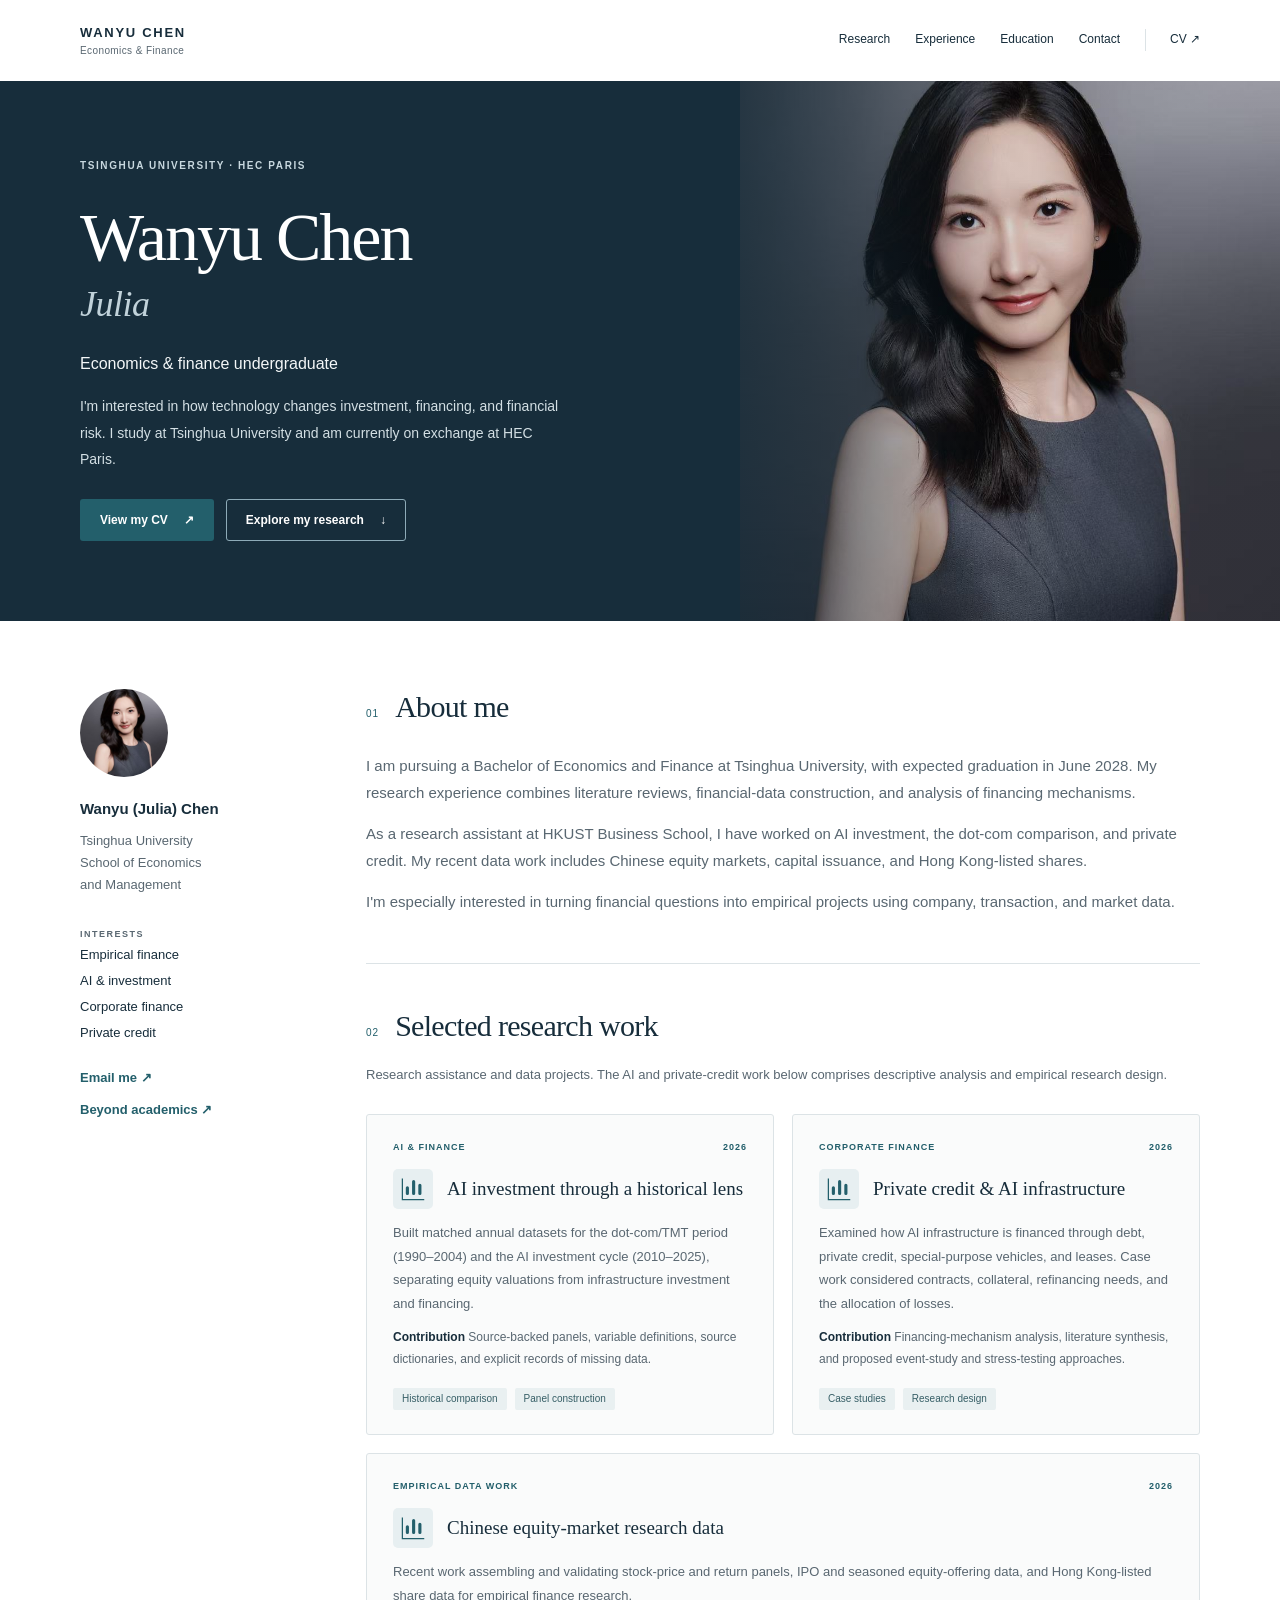
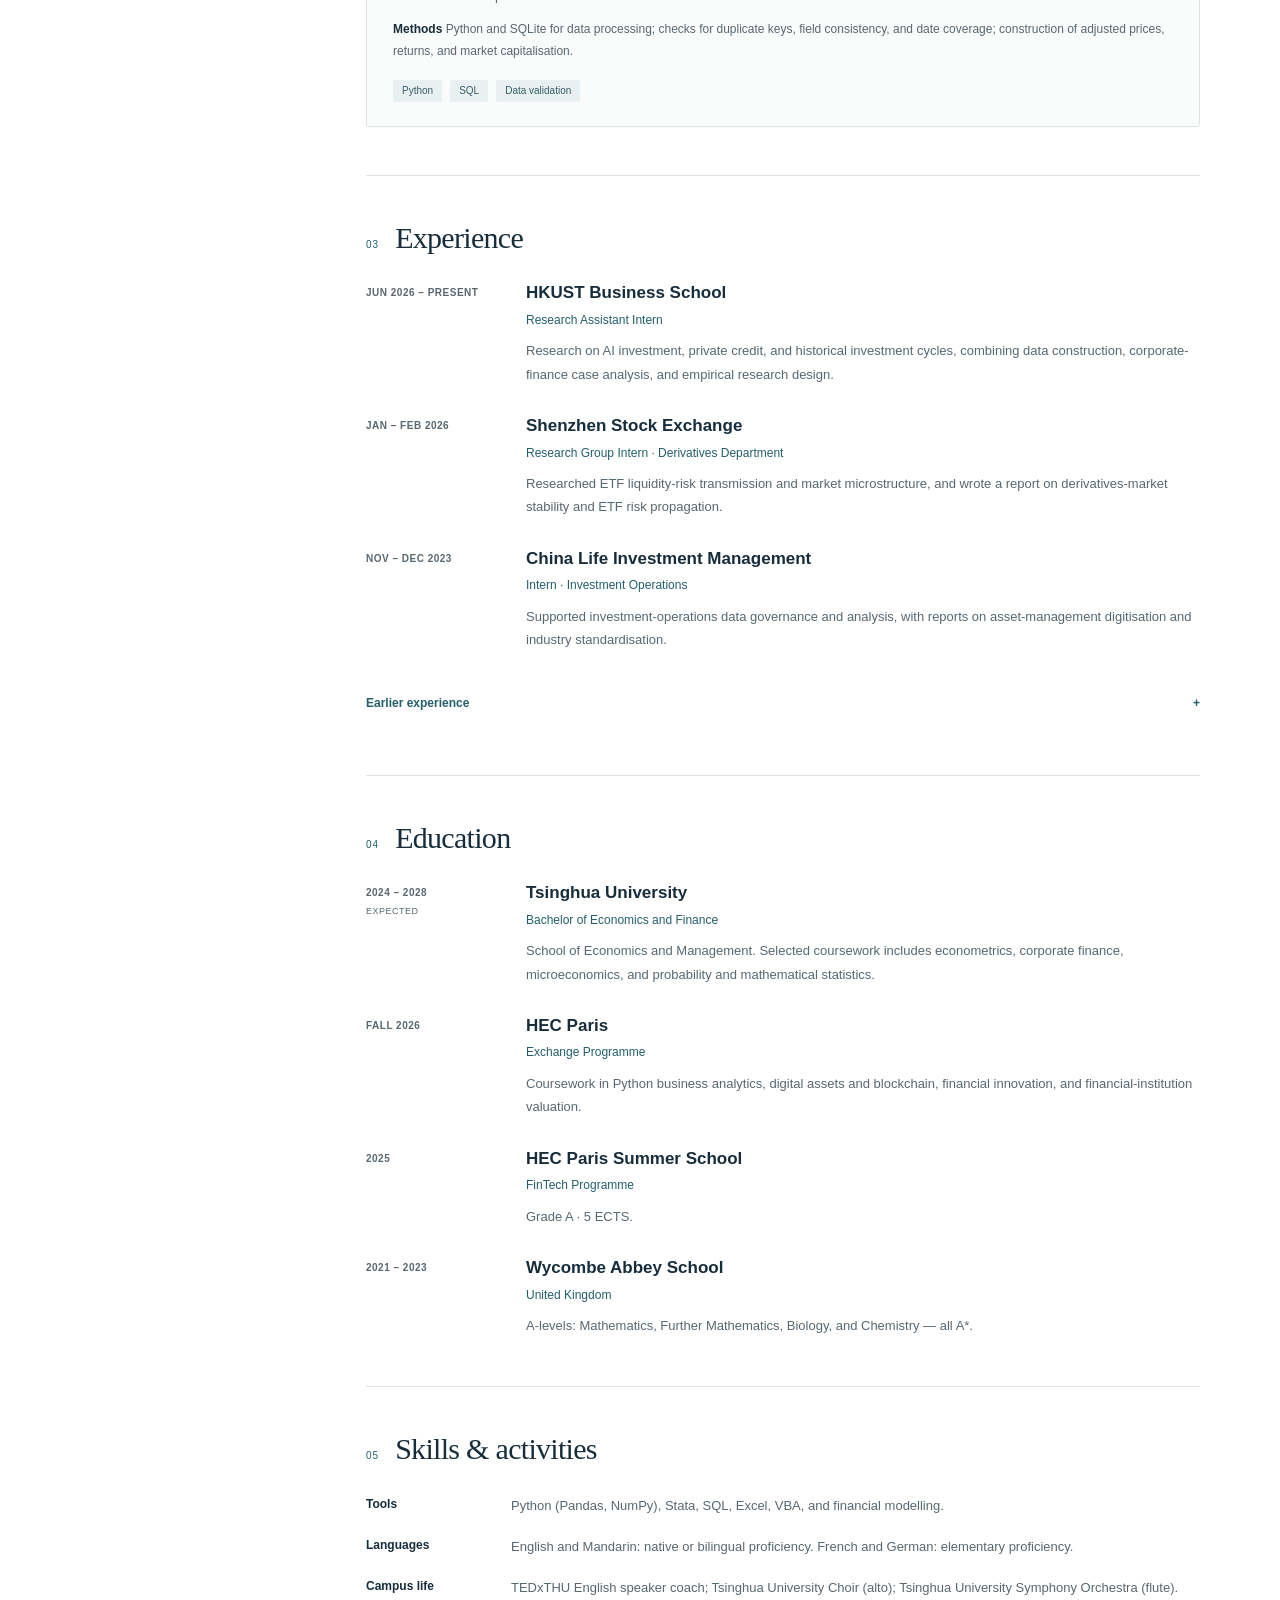
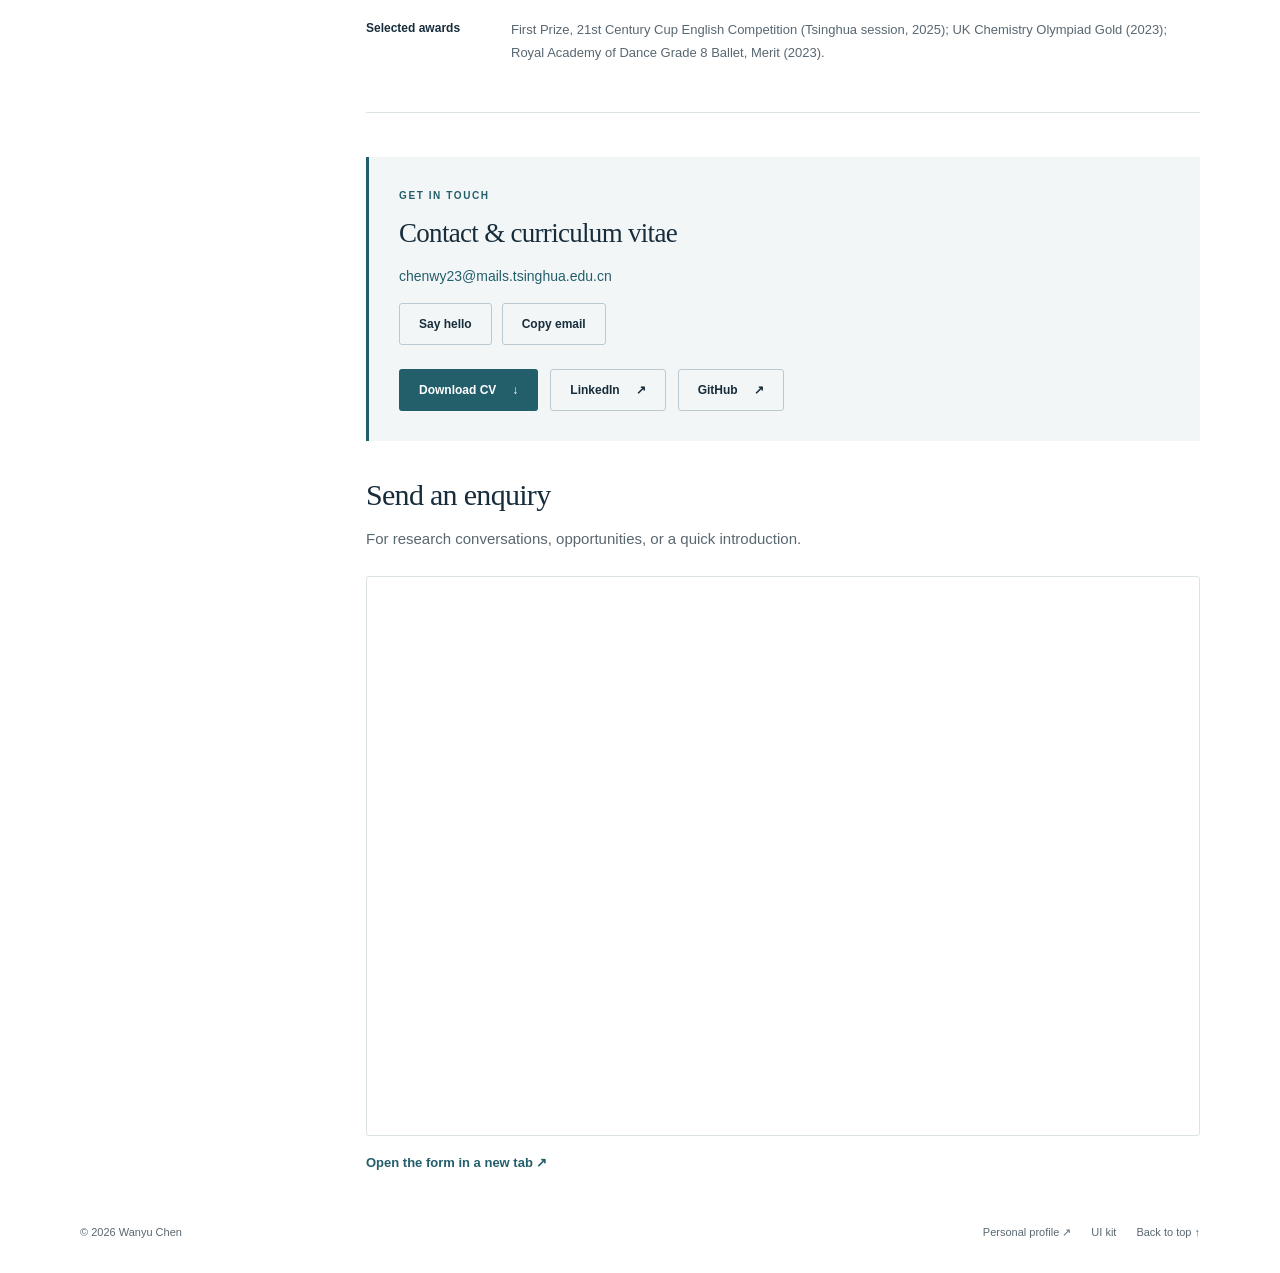
==== academic-profile/index.html @ 31f5f6ff "Add files via upload" ====
<!DOCTYPE html>
<html lang="en">
  <head>
    <meta charset="UTF-8">
    <meta name="viewport" content="width=device-width, initial-scale=1">
    <meta name="description" content="Wanyu (Julia) Chen: economics and finance undergraduate at Tsinghua University, on exchange at HEC Paris. Education, research experience, and CV.">
    <meta name="theme-color" content="#172d3b">
    <title>Wanyu Chen | Economics &amp; Finance</title>
    <link rel="stylesheet" href="css/style.css">
  </head>
  <body>
    <a class="skip-link" href="#main">Skip to content</a>

    <header class="site-header">
      <div class="container header-inner">
        <a class="wordmark" href="#about" aria-label="Wanyu Chen, home">WANYU CHEN<span>Economics &amp; Finance</span></a>
        <nav aria-label="Main navigation">
          <a href="#research">Research</a>
          <a href="#experience">Experience</a>
          <a href="#education">Education</a>
          <a href="#contact">Contact</a>
          <a class="nav-cv" href="documents/wanyu-chen-cv.pdf" target="_blank" rel="noopener">CV <span aria-hidden="true">↗</span></a>
        </nav>
      </div>
    </header>

    <main id="main">
      <!-- Banner: background image + gradient + reusable container and button. -->
      <section class="banner" id="about" aria-labelledby="page-title">
        <div class="container banner-inner">
          <div class="banner-copy">
            <p class="eyebrow">TSINGHUA UNIVERSITY · HEC PARIS</p>
            <h1 id="page-title">Wanyu Chen<span>Julia</span></h1>
            <p class="banner-role">Economics &amp; finance undergraduate</p>
            <p class="banner-bio">I'm interested in how technology changes investment, financing, and financial risk. I study at Tsinghua University and am currently on exchange at HEC Paris.</p>
            <div class="button-group">
              <a class="btn btn-primary" href="documents/wanyu-chen-cv.pdf" target="_blank" rel="noopener">View my CV <span aria-hidden="true">↗</span></a>
              <a class="btn btn-light" href="#research">Explore my research <span aria-hidden="true">↓</span></a>
            </div>
          </div>
        </div>
      </section>

      <div class="container content-layout">
        <!-- A compact academic profile, with a reusable avatar component. -->
        <aside class="profile-sidebar" aria-label="At a glance">
          <img class="avatar" src="images/portrait.jpg" alt="Wanyu Chen" width="88" height="88">
          <p class="sidebar-name">Wanyu (Julia) Chen</p>
          <p class="sidebar-detail">Tsinghua University<br>School of Economics<br>and Management</p>
          <p class="sidebar-label">INTERESTS</p>
          <ul class="plain-list interest-list">
            <li>Empirical finance</li>
            <li>AI &amp; investment</li>
            <li>Corporate finance</li>
            <li>Private credit</li>
          </ul>
          <a class="text-link sidebar-link" href="mailto:chenwy23@mails.tsinghua.edu.cn">Email me <span aria-hidden="true">↗</span></a>
          <a class="text-link sidebar-link" href="../index.html">Beyond academics <span aria-hidden="true">↗</span></a>
        </aside>

        <div class="main-column">
          <section class="section introduction" aria-labelledby="intro-title">
            <div class="section-heading"><span class="section-number">01</span><h2 id="intro-title">About me</h2></div>
            <p>I am pursuing a Bachelor of Economics and Finance at Tsinghua University, with expected graduation in June 2028. My research experience combines literature reviews, financial-data construction, and analysis of financing mechanisms.</p>
            <p>As a research assistant at HKUST Business School, I have worked on AI investment, the dot-com comparison, and private credit. My recent data work includes Chinese equity markets, capital issuance, and Hong Kong-listed shares.</p>
            <p>I'm especially interested in turning financial questions into empirical projects using company, transaction, and market data.</p>
          </section>

          <section class="section" id="research" aria-labelledby="research-title">
            <div class="section-heading"><span class="section-number">02</span><h2 id="research-title">Selected research work</h2></div>
            <p class="section-intro">Research assistance and data projects. The AI and private-credit work below comprises descriptive analysis and empirical research design.</p>
            <div class="project-list">
              <article class="project-card">
                <div class="project-meta"><span>AI &amp; FINANCE</span><span>2026</span></div>
                <div class="project-card-heading"><img src="images/data-icon.svg" alt="" width="40" height="40"><h3>AI investment through a historical lens</h3></div>
                <p>Built matched annual datasets for the dot-com/TMT period (1990–2004) and the AI investment cycle (2010–2025), separating equity valuations from infrastructure investment and financing.</p>
                <p class="project-method"><strong>Contribution</strong> Source-backed panels, variable definitions, source dictionaries, and explicit records of missing data.</p>
                <ul class="tags" aria-label="Methods"><li>Historical comparison</li><li>Panel construction</li></ul>
              </article>
              <article class="project-card">
                <div class="project-meta"><span>CORPORATE FINANCE</span><span>2026</span></div>
                <div class="project-card-heading"><img src="images/data-icon.svg" alt="" width="40" height="40"><h3>Private credit &amp; AI infrastructure</h3></div>
                <p>Examined how AI infrastructure is financed through debt, private credit, special-purpose vehicles, and leases. Case work considered contracts, collateral, refinancing needs, and the allocation of losses.</p>
                <p class="project-method"><strong>Contribution</strong> Financing-mechanism analysis, literature synthesis, and proposed event-study and stress-testing approaches.</p>
                <ul class="tags" aria-label="Methods"><li>Case studies</li><li>Research design</li></ul>
              </article>
              <article class="project-card project-card-wide">
                <div class="project-meta"><span>EMPIRICAL DATA WORK</span><span>2026</span></div>
                <div class="project-card-heading"><img src="images/data-icon.svg" alt="" width="40" height="40"><h3>Chinese equity-market research data</h3></div>
                <p>Recent work assembling and validating stock-price and return panels, IPO and seasoned equity-offering data, and Hong Kong-listed share data for empirical finance research.</p>
                <p class="project-method"><strong>Methods</strong> Python and SQLite for data processing; checks for duplicate keys, field consistency, and date coverage; construction of adjusted prices, returns, and market capitalisation.</p>
                <ul class="tags" aria-label="Methods"><li>Python</li><li>SQL</li><li>Data validation</li></ul>
              </article>
            </div>
          </section>

          <section class="section" id="experience" aria-labelledby="experience-title">
            <div class="section-heading"><span class="section-number">03</span><h2 id="experience-title">Experience</h2></div>
            <article class="entry">
              <p class="entry-date">JUN 2026 – PRESENT</p>
              <div><h3>HKUST Business School</h3><p class="entry-role">Research Assistant Intern</p><p>Research on AI investment, private credit, and historical investment cycles, combining data construction, corporate-finance case analysis, and empirical research design.</p></div>
            </article>
            <article class="entry">
              <p class="entry-date">JAN – FEB 2026</p>
              <div><h3>Shenzhen Stock Exchange</h3><p class="entry-role">Research Group Intern · Derivatives Department</p><p>Researched ETF liquidity-risk transmission and market microstructure, and wrote a report on derivatives-market stability and ETF risk propagation.</p></div>
            </article>
            <article class="entry">
              <p class="entry-date">NOV – DEC 2023</p>
              <div><h3>China Life Investment Management</h3><p class="entry-role">Intern · Investment Operations</p><p>Supported investment-operations data governance and analysis, with reports on asset-management digitisation and industry standardisation.</p></div>
            </article>
            <details class="earlier-experience">
              <summary>Earlier experience <span aria-hidden="true">+</span></summary>
              <article class="entry"><p class="entry-date">JUL – AUG 2022</p><div><h3>University of Manchester &amp; University of Durham</h3><p class="entry-role">Laboratory Summer Intern</p><p>Collected and analysed experimental data in biomedicine and chemistry, using Excel and statistical software.</p></div></article>
              <article class="entry"><p class="entry-date">JUL – AUG 2021</p><div><h3>Bank of China · London Branch</h3><p class="entry-role">Research Department Summer Intern</p><p>Assisted with data collection and processing, and produced seasonal ESG research reports.</p></div></article>
            </details>
          </section>

          <section class="section" id="education" aria-labelledby="education-title">
            <div class="section-heading"><span class="section-number">04</span><h2 id="education-title">Education</h2></div>
            <article class="entry"><p class="entry-date">2024 – 2028<br><span>EXPECTED</span></p><div><h3>Tsinghua University</h3><p class="entry-role">Bachelor of Economics and Finance</p><p>School of Economics and Management. Selected coursework includes econometrics, corporate finance, microeconomics, and probability and mathematical statistics.</p></div></article>
            <article class="entry"><p class="entry-date">FALL 2026</p><div><h3>HEC Paris</h3><p class="entry-role">Exchange Programme</p><p>Coursework in Python business analytics, digital assets and blockchain, financial innovation, and financial-institution valuation.</p></div></article>
            <article class="entry"><p class="entry-date">2025</p><div><h3>HEC Paris Summer School</h3><p class="entry-role">FinTech Programme</p><p>Grade A · 5 ECTS.</p></div></article>
            <article class="entry"><p class="entry-date">2021 – 2023</p><div><h3>Wycombe Abbey School</h3><p class="entry-role">United Kingdom</p><p>A-levels: Mathematics, Further Mathematics, Biology, and Chemistry — all A*.</p></div></article>
          </section>

          <section class="section" aria-labelledby="skills-title">
            <div class="section-heading"><span class="section-number">05</span><h2 id="skills-title">Skills &amp; activities</h2></div>
            <dl class="skills-list">
              <div><dt>Tools</dt><dd>Python (Pandas, NumPy), Stata, SQL, Excel, VBA, and financial modelling.</dd></div>
              <div><dt>Languages</dt><dd>English and Mandarin: native or bilingual proficiency. French and German: elementary proficiency.</dd></div>
              <div><dt>Campus life</dt><dd>TEDxTHU English speaker coach; Tsinghua University Choir (alto); Tsinghua University Symphony Orchestra (flute).</dd></div>
              <div><dt>Selected awards</dt><dd>First Prize, 21st Century Cup English Competition (Tsinghua session, 2025); UK Chemistry Olympiad Gold (2023); Royal Academy of Dance Grade 8 Ballet, Merit (2023).</dd></div>
            </dl>
          </section>

          <section class="contact-panel" id="contact" aria-labelledby="contact-title">
            <p class="eyebrow">GET IN TOUCH</p>
            <h2 id="contact-title" aria-live="polite">Contact &amp; curriculum vitae</h2>
            <a class="contact-email email" href="mailto:chenwy23@mails.tsinghua.edu.cn">chenwy23@mails.tsinghua.edu.cn</a>
            <div class="button-group contact-tools">
              <button class="btn btn-secondary hello-button" type="button" aria-pressed="false" hidden>Say hello</button>
              <button class="btn btn-secondary copy-email" type="button" hidden>Copy email</button>
            </div>
            <p class="copy-status" role="status"></p>
            <div class="button-group">
              <a class="btn btn-primary" href="documents/wanyu-chen-cv.pdf" download="Wanyu-Chen-CV.pdf">Download CV <span aria-hidden="true">↓</span></a>
              <a class="btn btn-secondary" href="https://www.linkedin.com/in/wanyu-chen-858012271" target="_blank" rel="noopener noreferrer">LinkedIn <span aria-hidden="true">↗</span></a>
              <a class="btn btn-secondary" href="https://github.com/juliawychen-sudo" target="_blank" rel="noopener noreferrer">GitHub <span aria-hidden="true">↗</span></a>
            </div>
          </section>
          <!-- Shown only when a real Typeform share URL is set in form-config.js. -->
          <section class="typeform-panel" id="enquiry-form" aria-labelledby="enquiry-title" hidden>
            <h2 id="enquiry-title">Send an enquiry</h2>
            <p>For research conversations, opportunities, or a quick introduction.</p>
            <div id="typeform-embed"></div>
            <a class="text-link typeform-direct" target="_blank" rel="noopener noreferrer">Open the form in a new tab ↗</a>
          </section>
        </div>
      </div>
    </main>

    <footer class="site-footer container">
      <p>© 2026 Wanyu Chen</p>
      <div><a href="../index.html">Personal profile <span aria-hidden="true">↗</span></a><a href="ui-kit.html">UI kit</a><a href="#about">Back to top ↑</a></div>
    </footer>
    <script src="form-config.js"></script>
    <script src="behavior.js"></script>
  </body>
</html>
---- academic-profile/css/style.css ----
/* One stylesheet in HTML; component files are imported here. */
@import url("components/container.css");
@import url("components/avatar.css");
@import url("components/button.css");
@import url("components/banner.css");
@import url("components/navigation.css");
@import url("components/section.css");
@import url("components/card.css");
@import url("components/footer.css");

:root {
  --ink: #172d3b;
  --muted: #596771;
  --accent: #235f6b;
  --paper: #ffffff;
  --soft: #f3f6f7;
  --line: #dce3e6;
}

* { box-sizing: border-box; }
[hidden] { display: none !important; }
html { scroll-behavior: smooth; scroll-padding-top: 28px; }
body { margin: 0; color: var(--ink); background: var(--paper); font-family: Arial, Helvetica, sans-serif; font-size: 15px; line-height: 1.8; }
h1, h2, h3, p { margin: 0; }
h1, h2, h3 { line-height: 1.2; }
h1, h2 { font-family: Georgia, "Times New Roman", serif; font-weight: 400; }
h2 { font-size: 30px; letter-spacing: -0.7px; }
h3 { font-size: 17px; font-weight: 600; }
a { color: var(--accent); text-decoration: none; text-underline-offset: 4px; }
a:hover { text-decoration: underline; }
a:focus-visible, summary:focus-visible { outline: 3px solid #b47431; outline-offset: 5px; }
p + p { margin-top: 14px; }
.eyebrow { font-size: 10px; font-weight: 700; letter-spacing: 1.6px; }
.plain-list { margin: 0; padding: 0; list-style: none; }
.text-link { font-size: 13px; font-weight: 600; }
.skip-link { position: absolute; left: 16px; top: -100px; z-index: 10; padding: 10px 18px; background: white; }
.skip-link:focus { top: 10px; }
.demo-section { padding: 40px 0; border-bottom: 1px solid var(--line); }
.demo-section h2 { margin-bottom: 22px; }
.demo-caption { margin-bottom: 16px; color: var(--muted); }
.demo-avatar { display: flex; gap: 20px; align-items: center; }
.demo-banner { margin-top: 32px; }
.demo-banner .banner-inner { padding: 72px 32px; }
.demo-banner h2 { color: white; font-size: 38px; }
.demo-banner .button-group { margin-top: 22px; }
@media (prefers-reduced-motion: reduce) { html { scroll-behavior: auto; } }
@media (max-width: 600px) { body { font-size: 14px; } h2 { font-size: 27px; } }
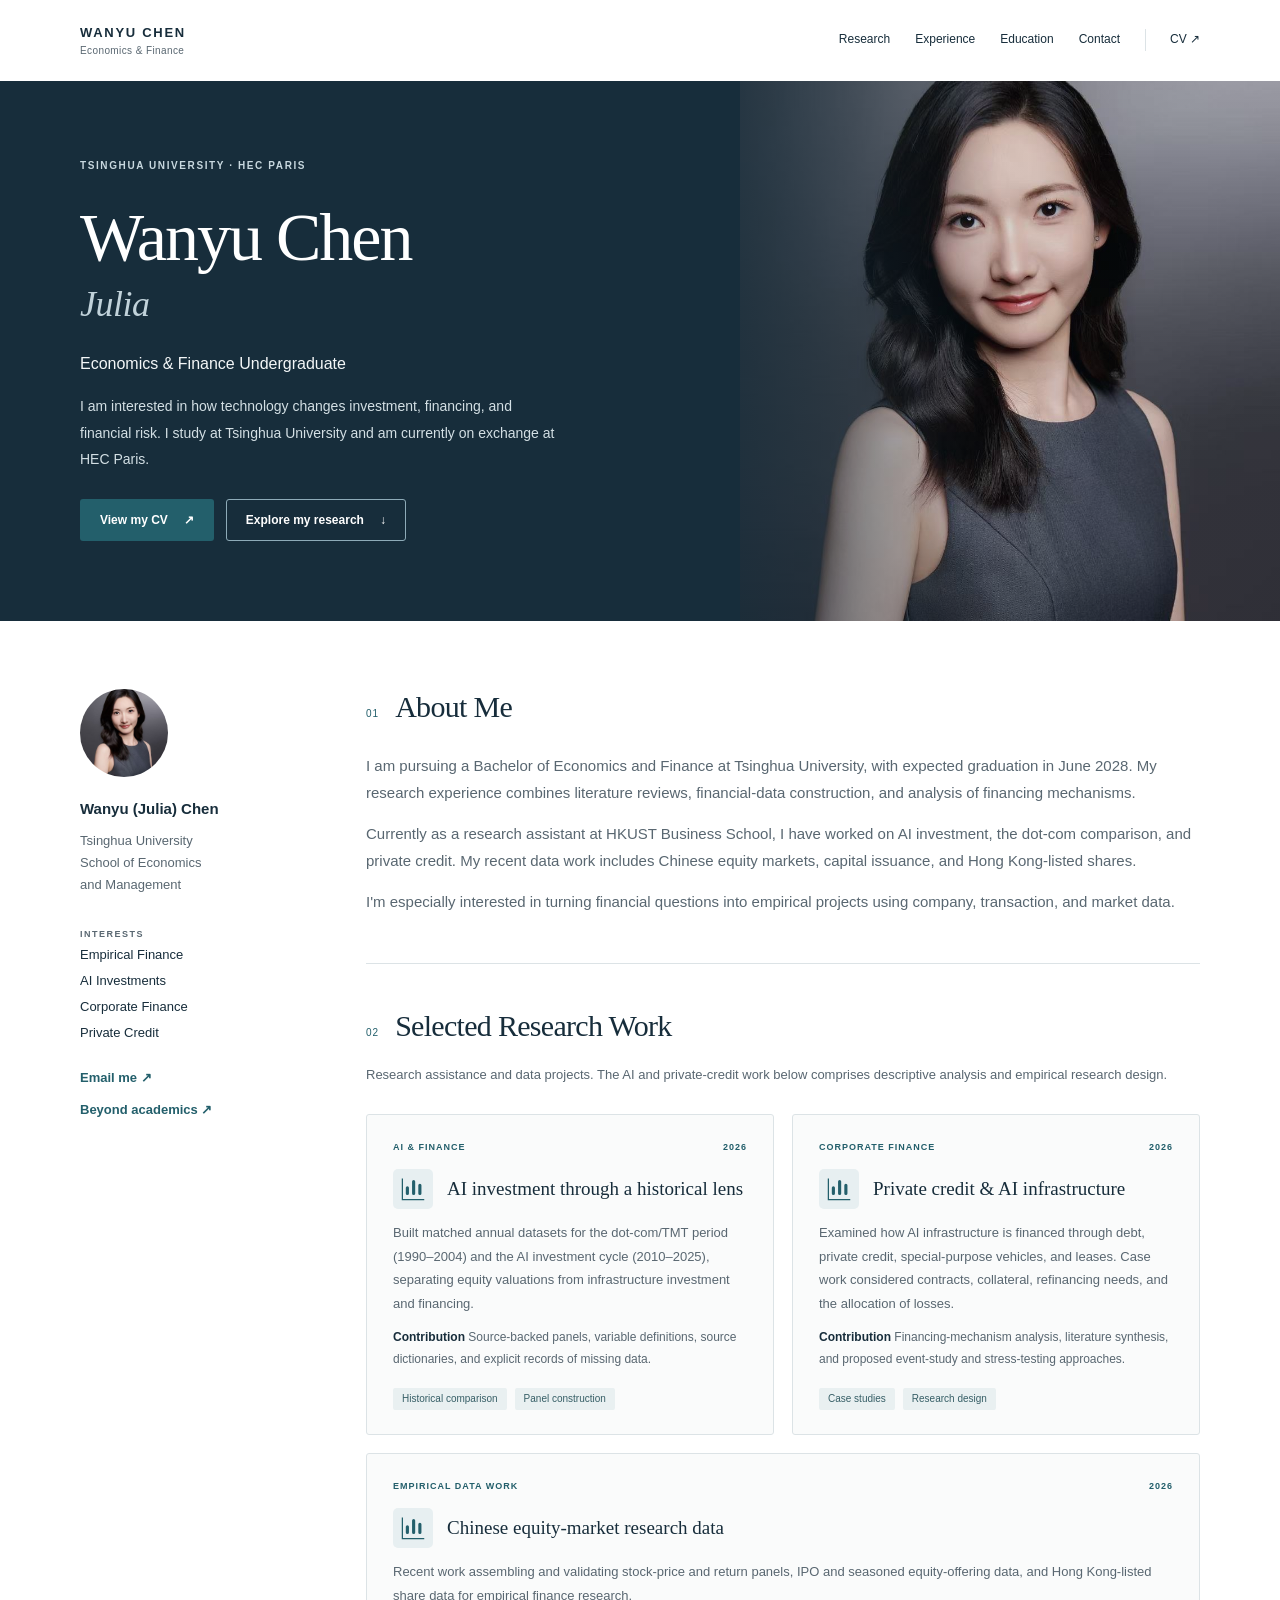
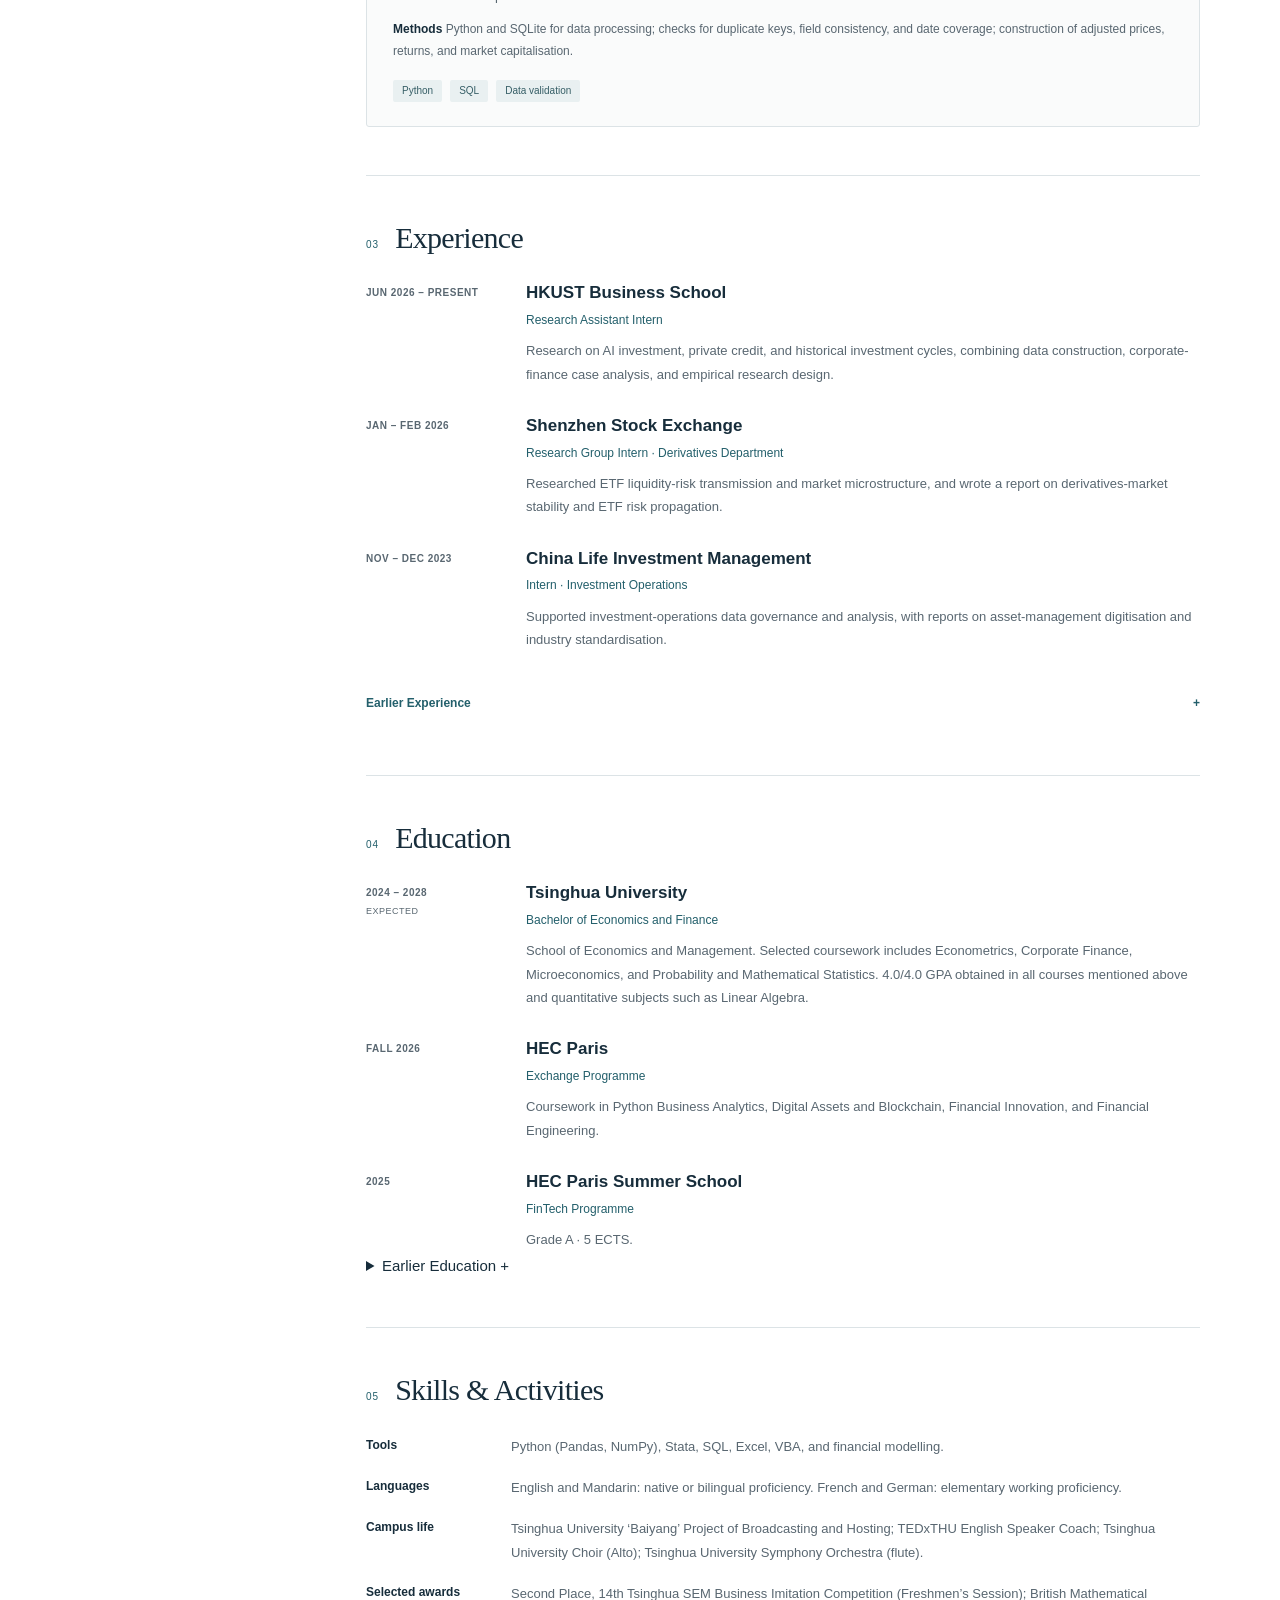
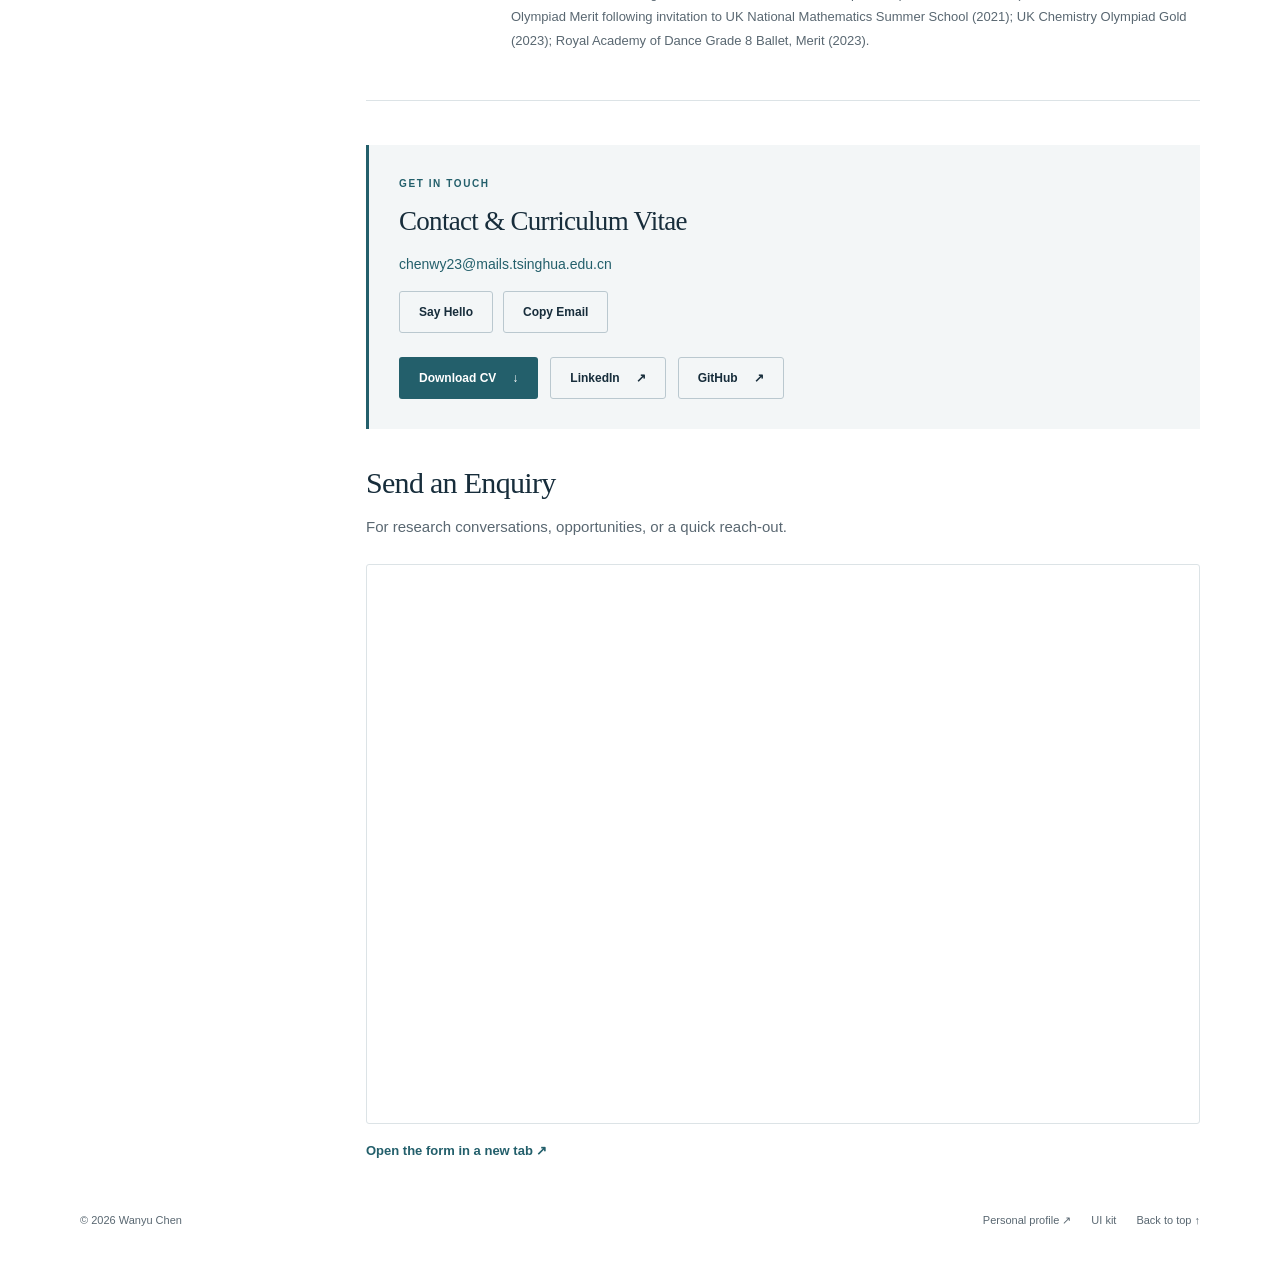
==== commit 232cd512: "Publish profile edits and collapsible earlier education" ====
--- a/academic-profile/index.html
+++ b/academic-profile/index.html
@@ -31,8 +31,8 @@
           <div class="banner-copy">
             <p class="eyebrow">TSINGHUA UNIVERSITY · HEC PARIS</p>
             <h1 id="page-title">Wanyu Chen<span>Julia</span></h1>
-            <p class="banner-role">Economics &amp; finance undergraduate</p>
-            <p class="banner-bio">I'm interested in how technology changes investment, financing, and financial risk. I study at Tsinghua University and am currently on exchange at HEC Paris.</p>
+            <p class="banner-role">Economics &amp; Finance Undergraduate</p>
+            <p class="banner-bio">I am interested in how technology changes investment, financing, and financial risk. I study at Tsinghua University and am currently on exchange at HEC Paris.</p>
             <div class="button-group">
               <a class="btn btn-primary" href="documents/wanyu-chen-cv.pdf" target="_blank" rel="noopener">View my CV <span aria-hidden="true">↗</span></a>
               <a class="btn btn-light" href="#research">Explore my research <span aria-hidden="true">↓</span></a>
@@ -49,10 +49,10 @@
           <p class="sidebar-detail">Tsinghua University<br>School of Economics<br>and Management</p>
           <p class="sidebar-label">INTERESTS</p>
           <ul class="plain-list interest-list">
-            <li>Empirical finance</li>
-            <li>AI &amp; investment</li>
-            <li>Corporate finance</li>
-            <li>Private credit</li>
+            <li>Empirical Finance</li>
+            <li>AI Investments</li>
+            <li>Corporate Finance</li>
+            <li>Private Credit</li>
           </ul>
           <a class="text-link sidebar-link" href="mailto:chenwy23@mails.tsinghua.edu.cn">Email me <span aria-hidden="true">↗</span></a>
           <a class="text-link sidebar-link" href="../index.html">Beyond academics <span aria-hidden="true">↗</span></a>
@@ -60,14 +60,14 @@
 
         <div class="main-column">
           <section class="section introduction" aria-labelledby="intro-title">
-            <div class="section-heading"><span class="section-number">01</span><h2 id="intro-title">About me</h2></div>
+            <div class="section-heading"><span class="section-number">01</span><h2 id="intro-title">About Me</h2></div>
             <p>I am pursuing a Bachelor of Economics and Finance at Tsinghua University, with expected graduation in June 2028. My research experience combines literature reviews, financial-data construction, and analysis of financing mechanisms.</p>
-            <p>As a research assistant at HKUST Business School, I have worked on AI investment, the dot-com comparison, and private credit. My recent data work includes Chinese equity markets, capital issuance, and Hong Kong-listed shares.</p>
+            <p>Currently as a research assistant at HKUST Business School, I have worked on AI investment, the dot-com comparison, and private credit. My recent data work includes Chinese equity markets, capital issuance, and Hong Kong-listed shares.</p>
             <p>I'm especially interested in turning financial questions into empirical projects using company, transaction, and market data.</p>
           </section>
 
           <section class="section" id="research" aria-labelledby="research-title">
-            <div class="section-heading"><span class="section-number">02</span><h2 id="research-title">Selected research work</h2></div>
+            <div class="section-heading"><span class="section-number">02</span><h2 id="research-title">Selected Research Work</h2></div>
             <p class="section-intro">Research assistance and data projects. The AI and private-credit work below comprises descriptive analysis and empirical research design.</p>
             <div class="project-list">
               <article class="project-card">
@@ -109,7 +109,7 @@
               <div><h3>China Life Investment Management</h3><p class="entry-role">Intern · Investment Operations</p><p>Supported investment-operations data governance and analysis, with reports on asset-management digitisation and industry standardisation.</p></div>
             </article>
             <details class="earlier-experience">
-              <summary>Earlier experience <span aria-hidden="true">+</span></summary>
+              <summary>Earlier Experience <span aria-hidden="true">+</span></summary>
               <article class="entry"><p class="entry-date">JUL – AUG 2022</p><div><h3>University of Manchester &amp; University of Durham</h3><p class="entry-role">Laboratory Summer Intern</p><p>Collected and analysed experimental data in biomedicine and chemistry, using Excel and statistical software.</p></div></article>
               <article class="entry"><p class="entry-date">JUL – AUG 2021</p><div><h3>Bank of China · London Branch</h3><p class="entry-role">Research Department Summer Intern</p><p>Assisted with data collection and processing, and produced seasonal ESG research reports.</p></div></article>
             </details>
@@ -117,29 +117,32 @@
 
           <section class="section" id="education" aria-labelledby="education-title">
             <div class="section-heading"><span class="section-number">04</span><h2 id="education-title">Education</h2></div>
-            <article class="entry"><p class="entry-date">2024 – 2028<br><span>EXPECTED</span></p><div><h3>Tsinghua University</h3><p class="entry-role">Bachelor of Economics and Finance</p><p>School of Economics and Management. Selected coursework includes econometrics, corporate finance, microeconomics, and probability and mathematical statistics.</p></div></article>
-            <article class="entry"><p class="entry-date">FALL 2026</p><div><h3>HEC Paris</h3><p class="entry-role">Exchange Programme</p><p>Coursework in Python business analytics, digital assets and blockchain, financial innovation, and financial-institution valuation.</p></div></article>
+            <article class="entry"><p class="entry-date">2024 – 2028<br><span>EXPECTED</span></p><div><h3>Tsinghua University</h3><p class="entry-role">Bachelor of Economics and Finance</p><p>School of Economics and Management. Selected coursework includes Econometrics, Corporate Finance, Microeconomics, and Probability and Mathematical Statistics. 4.0/4.0 GPA obtained in all courses mentioned above and quantitative subjects such as Linear Algebra.</p></div></article>
+            <article class="entry"><p class="entry-date">FALL 2026</p><div><h3>HEC Paris</h3><p class="entry-role">Exchange Programme</p><p>Coursework in Python Business Analytics, Digital Assets and Blockchain, Financial Innovation, and Financial Engineering.</p></div></article>
             <article class="entry"><p class="entry-date">2025</p><div><h3>HEC Paris Summer School</h3><p class="entry-role">FinTech Programme</p><p>Grade A · 5 ECTS.</p></div></article>
+            <details class="earlier-education">
+              <summary>Earlier Education <span aria-hidden="true">+</span></summary>
             <article class="entry"><p class="entry-date">2021 – 2023</p><div><h3>Wycombe Abbey School</h3><p class="entry-role">United Kingdom</p><p>A-levels: Mathematics, Further Mathematics, Biology, and Chemistry — all A*.</p></div></article>
+            </details>
           </section>
 
           <section class="section" aria-labelledby="skills-title">
-            <div class="section-heading"><span class="section-number">05</span><h2 id="skills-title">Skills &amp; activities</h2></div>
+            <div class="section-heading"><span class="section-number">05</span><h2 id="skills-title">Skills &amp; Activities</h2></div>
             <dl class="skills-list">
               <div><dt>Tools</dt><dd>Python (Pandas, NumPy), Stata, SQL, Excel, VBA, and financial modelling.</dd></div>
-              <div><dt>Languages</dt><dd>English and Mandarin: native or bilingual proficiency. French and German: elementary proficiency.</dd></div>
-              <div><dt>Campus life</dt><dd>TEDxTHU English speaker coach; Tsinghua University Choir (alto); Tsinghua University Symphony Orchestra (flute).</dd></div>
-              <div><dt>Selected awards</dt><dd>First Prize, 21st Century Cup English Competition (Tsinghua session, 2025); UK Chemistry Olympiad Gold (2023); Royal Academy of Dance Grade 8 Ballet, Merit (2023).</dd></div>
+              <div><dt>Languages</dt><dd>English and Mandarin: native or bilingual proficiency. French and German: elementary working proficiency.</dd></div>
+              <div><dt>Campus life</dt><dd>Tsinghua University ‘Baiyang’ Project of Broadcasting and Hosting; TEDxTHU English Speaker Coach; Tsinghua University Choir (Alto); Tsinghua University Symphony Orchestra (flute).</dd></div>
+              <div><dt>Selected awards</dt><dd>Second Place, 14th Tsinghua SEM Business Imitation Competition (Freshmen’s  Session); British Mathematical Olympiad Merit following invitation to UK National Mathematics Summer School (2021); UK Chemistry Olympiad Gold (2023); Royal Academy of Dance Grade 8 Ballet, Merit (2023).</dd></div>
             </dl>
           </section>
 
           <section class="contact-panel" id="contact" aria-labelledby="contact-title">
             <p class="eyebrow">GET IN TOUCH</p>
-            <h2 id="contact-title" aria-live="polite">Contact &amp; curriculum vitae</h2>
+            <h2 id="contact-title" aria-live="polite">Contact &amp; Curriculum Vitae</h2>
             <a class="contact-email email" href="mailto:chenwy23@mails.tsinghua.edu.cn">chenwy23@mails.tsinghua.edu.cn</a>
             <div class="button-group contact-tools">
-              <button class="btn btn-secondary hello-button" type="button" aria-pressed="false" hidden>Say hello</button>
-              <button class="btn btn-secondary copy-email" type="button" hidden>Copy email</button>
+              <button class="btn btn-secondary hello-button" type="button" aria-pressed="false" hidden>Say Hello</button>
+              <button class="btn btn-secondary copy-email" type="button" hidden>Copy Email</button>
             </div>
             <p class="copy-status" role="status"></p>
             <div class="button-group">
@@ -150,8 +153,8 @@
           </section>
           <!-- Shown only when a real Typeform share URL is set in form-config.js. -->
           <section class="typeform-panel" id="enquiry-form" aria-labelledby="enquiry-title" hidden>
-            <h2 id="enquiry-title">Send an enquiry</h2>
-            <p>For research conversations, opportunities, or a quick introduction.</p>
+            <h2 id="enquiry-title">Send an Enquiry</h2>
+            <p>For research conversations, opportunities, or a quick reach-out.</p>
             <div id="typeform-embed"></div>
             <a class="text-link typeform-direct" target="_blank" rel="noopener noreferrer">Open the form in a new tab ↗</a>
           </section>
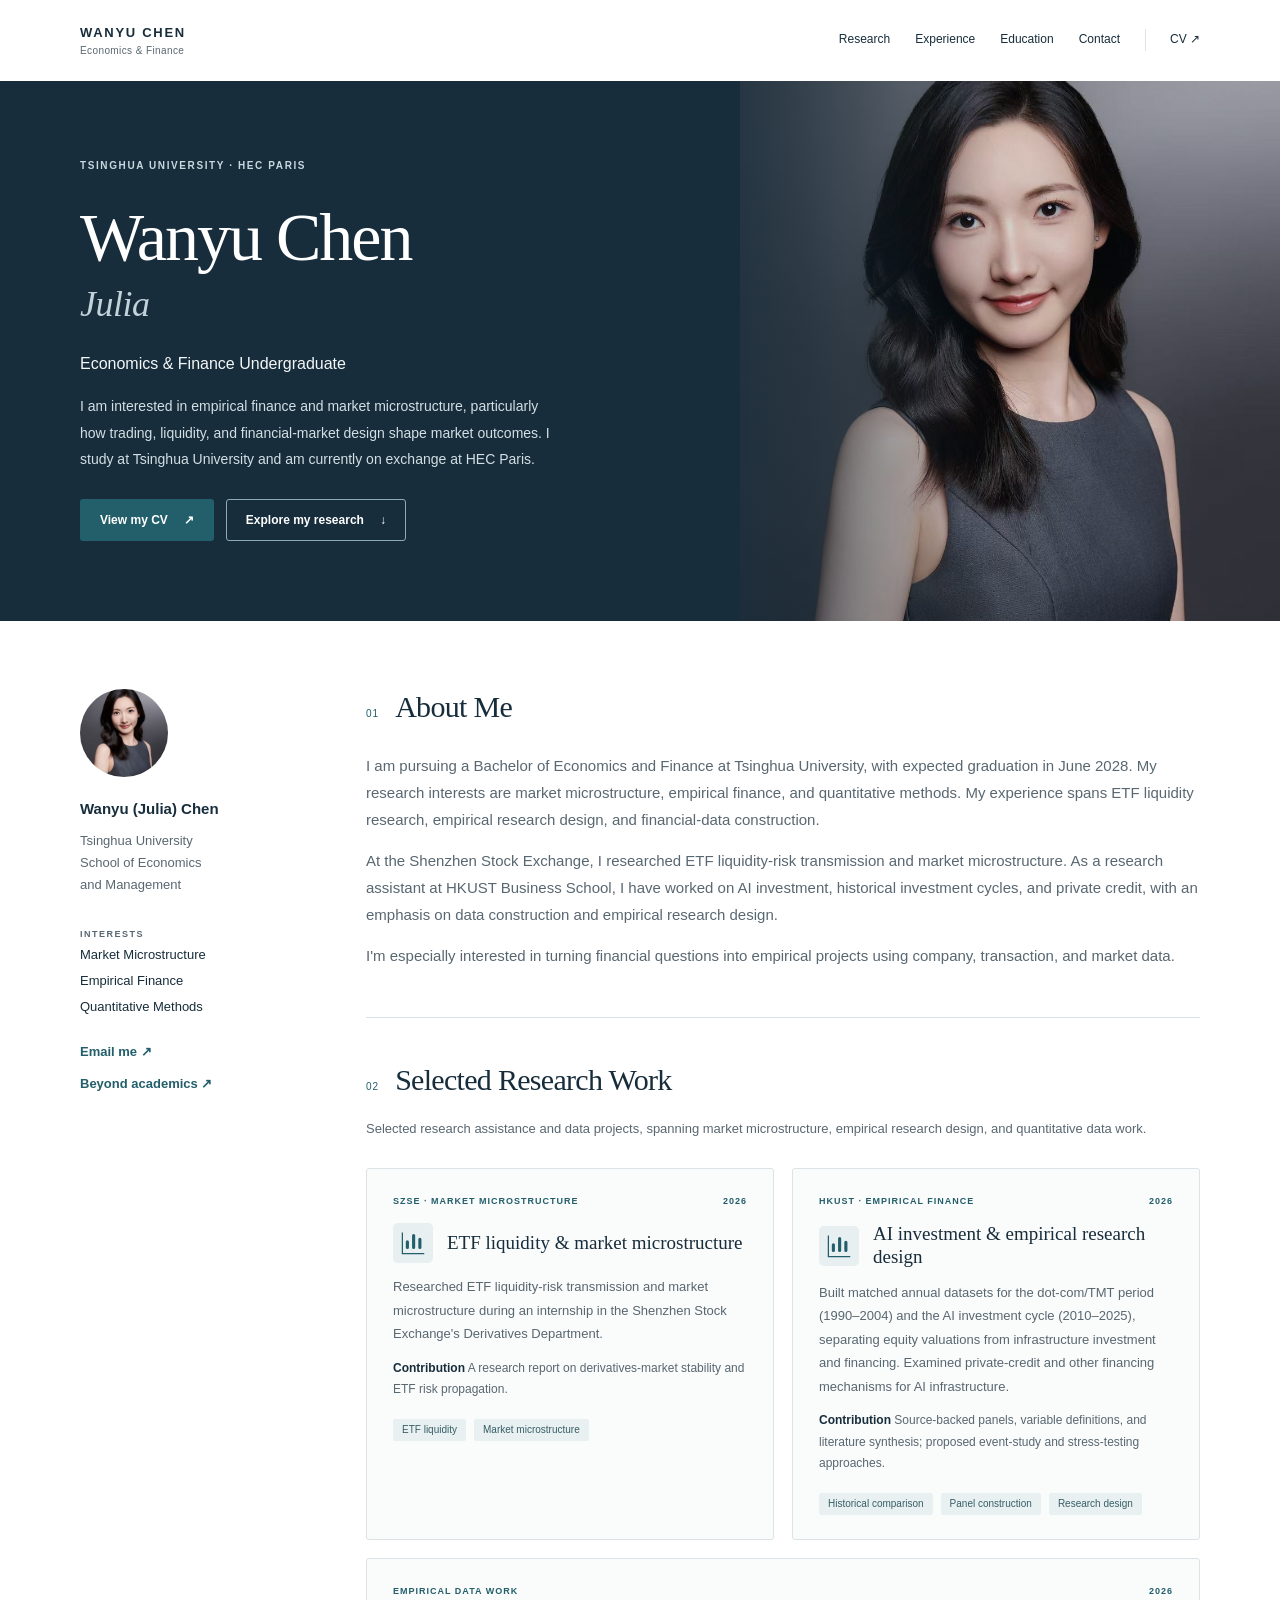
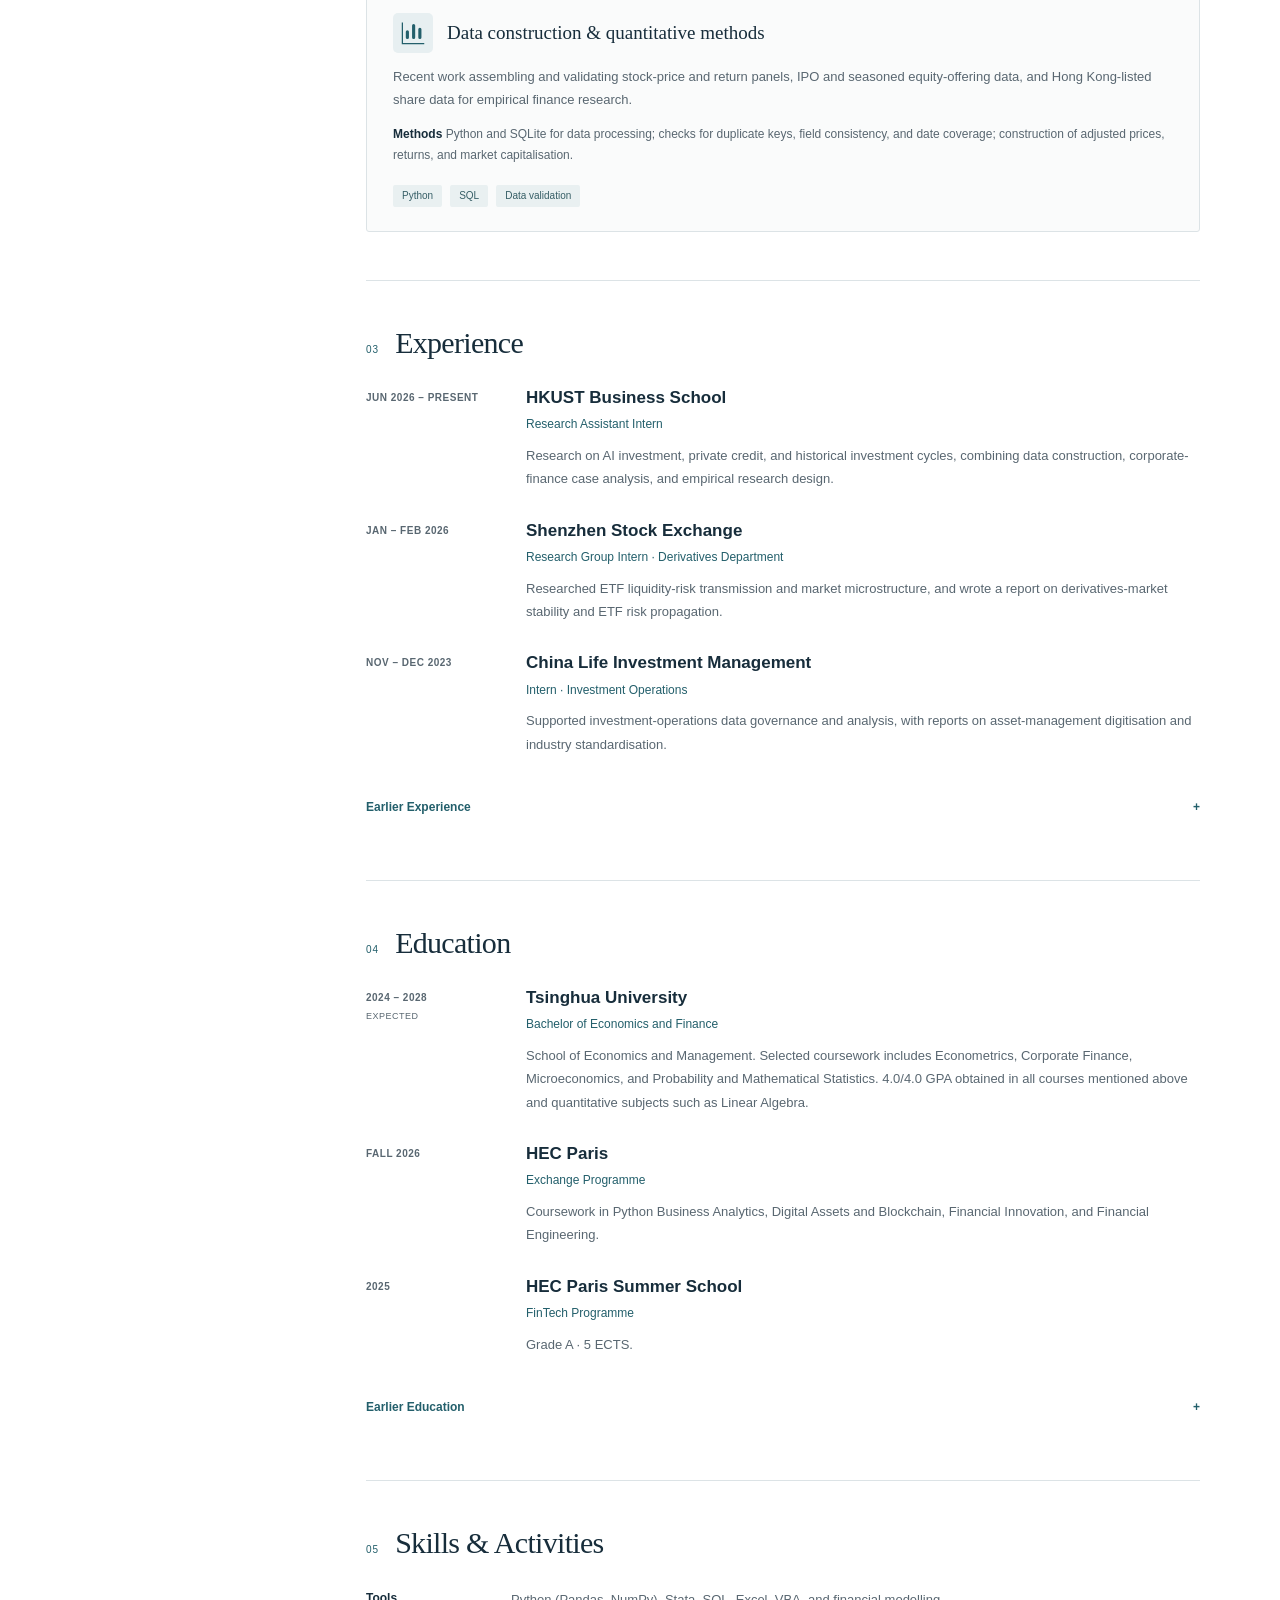
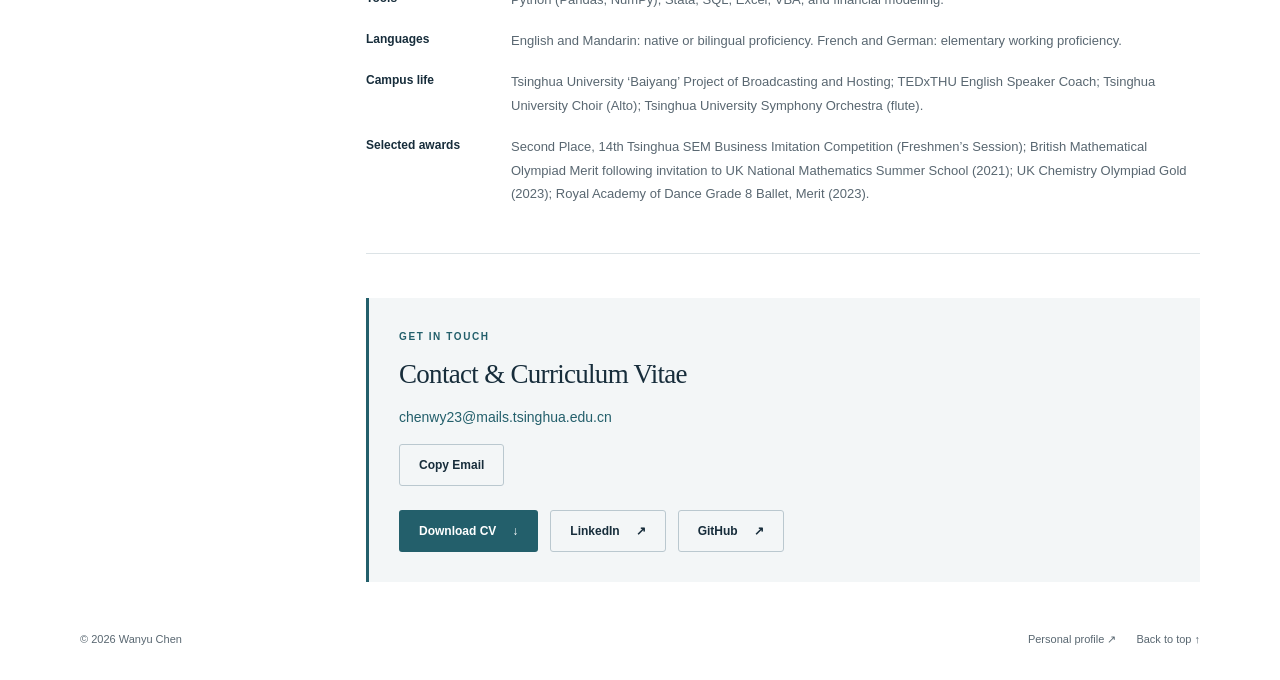
==== commit 1ad31583: "Align research profile and simplify website content" ====
--- a/academic-profile/index.html
+++ b/academic-profile/index.html
@@ -25,14 +25,14 @@
     </header>
 
     <main id="main">
-      <!-- Banner: background image + gradient + reusable container and button. -->
+
       <section class="banner" id="about" aria-labelledby="page-title">
         <div class="container banner-inner">
           <div class="banner-copy">
             <p class="eyebrow">TSINGHUA UNIVERSITY · HEC PARIS</p>
             <h1 id="page-title">Wanyu Chen<span>Julia</span></h1>
             <p class="banner-role">Economics &amp; Finance Undergraduate</p>
-            <p class="banner-bio">I am interested in how technology changes investment, financing, and financial risk. I study at Tsinghua University and am currently on exchange at HEC Paris.</p>
+            <p class="banner-bio">I am interested in empirical finance and market microstructure, particularly how trading, liquidity, and financial-market design shape market outcomes. I study at Tsinghua University and am currently on exchange at HEC Paris.</p>
             <div class="button-group">
               <a class="btn btn-primary" href="documents/wanyu-chen-cv.pdf" target="_blank" rel="noopener">View my CV <span aria-hidden="true">↗</span></a>
               <a class="btn btn-light" href="#research">Explore my research <span aria-hidden="true">↓</span></a>
@@ -42,17 +42,16 @@
       </section>
 
       <div class="container content-layout">
-        <!-- A compact academic profile, with a reusable avatar component. -->
+
         <aside class="profile-sidebar" aria-label="At a glance">
           <img class="avatar" src="images/portrait.jpg" alt="Wanyu Chen" width="88" height="88">
           <p class="sidebar-name">Wanyu (Julia) Chen</p>
           <p class="sidebar-detail">Tsinghua University<br>School of Economics<br>and Management</p>
           <p class="sidebar-label">INTERESTS</p>
           <ul class="plain-list interest-list">
+            <li>Market Microstructure</li>
             <li>Empirical Finance</li>
-            <li>AI Investments</li>
-            <li>Corporate Finance</li>
-            <li>Private Credit</li>
+            <li>Quantitative Methods</li>
           </ul>
           <a class="text-link sidebar-link" href="mailto:chenwy23@mails.tsinghua.edu.cn">Email me <span aria-hidden="true">↗</span></a>
           <a class="text-link sidebar-link" href="../index.html">Beyond academics <span aria-hidden="true">↗</span></a>
@@ -61,32 +60,32 @@
         <div class="main-column">
           <section class="section introduction" aria-labelledby="intro-title">
             <div class="section-heading"><span class="section-number">01</span><h2 id="intro-title">About Me</h2></div>
-            <p>I am pursuing a Bachelor of Economics and Finance at Tsinghua University, with expected graduation in June 2028. My research experience combines literature reviews, financial-data construction, and analysis of financing mechanisms.</p>
-            <p>Currently as a research assistant at HKUST Business School, I have worked on AI investment, the dot-com comparison, and private credit. My recent data work includes Chinese equity markets, capital issuance, and Hong Kong-listed shares.</p>
+            <p>I am pursuing a Bachelor of Economics and Finance at Tsinghua University, with expected graduation in June 2028. My research interests are market microstructure, empirical finance, and quantitative methods. My experience spans ETF liquidity research, empirical research design, and financial-data construction.</p>
+            <p>At the Shenzhen Stock Exchange, I researched ETF liquidity-risk transmission and market microstructure. As a research assistant at HKUST Business School, I have worked on AI investment, historical investment cycles, and private credit, with an emphasis on data construction and empirical research design.</p>
             <p>I'm especially interested in turning financial questions into empirical projects using company, transaction, and market data.</p>
           </section>
 
           <section class="section" id="research" aria-labelledby="research-title">
             <div class="section-heading"><span class="section-number">02</span><h2 id="research-title">Selected Research Work</h2></div>
-            <p class="section-intro">Research assistance and data projects. The AI and private-credit work below comprises descriptive analysis and empirical research design.</p>
+            <p class="section-intro">Selected research assistance and data projects, spanning market microstructure, empirical research design, and quantitative data work.</p>
             <div class="project-list">
               <article class="project-card">
-                <div class="project-meta"><span>AI &amp; FINANCE</span><span>2026</span></div>
-                <div class="project-card-heading"><img src="images/data-icon.svg" alt="" width="40" height="40"><h3>AI investment through a historical lens</h3></div>
-                <p>Built matched annual datasets for the dot-com/TMT period (1990–2004) and the AI investment cycle (2010–2025), separating equity valuations from infrastructure investment and financing.</p>
-                <p class="project-method"><strong>Contribution</strong> Source-backed panels, variable definitions, source dictionaries, and explicit records of missing data.</p>
-                <ul class="tags" aria-label="Methods"><li>Historical comparison</li><li>Panel construction</li></ul>
+                <div class="project-meta"><span>SZSE · MARKET MICROSTRUCTURE</span><span>2026</span></div>
+                <div class="project-card-heading"><img src="images/data-icon.svg" alt="" width="40" height="40"><h3>ETF liquidity &amp; market microstructure</h3></div>
+                <p>Researched ETF liquidity-risk transmission and market microstructure during an internship in the Shenzhen Stock Exchange's Derivatives Department.</p>
+                <p class="project-method"><strong>Contribution</strong> A research report on derivatives-market stability and ETF risk propagation.</p>
+                <ul class="tags" aria-label="Topics"><li>ETF liquidity</li><li>Market microstructure</li></ul>
               </article>
               <article class="project-card">
-                <div class="project-meta"><span>CORPORATE FINANCE</span><span>2026</span></div>
-                <div class="project-card-heading"><img src="images/data-icon.svg" alt="" width="40" height="40"><h3>Private credit &amp; AI infrastructure</h3></div>
-                <p>Examined how AI infrastructure is financed through debt, private credit, special-purpose vehicles, and leases. Case work considered contracts, collateral, refinancing needs, and the allocation of losses.</p>
-                <p class="project-method"><strong>Contribution</strong> Financing-mechanism analysis, literature synthesis, and proposed event-study and stress-testing approaches.</p>
-                <ul class="tags" aria-label="Methods"><li>Case studies</li><li>Research design</li></ul>
+                <div class="project-meta"><span>HKUST · EMPIRICAL FINANCE</span><span>2026</span></div>
+                <div class="project-card-heading"><img src="images/data-icon.svg" alt="" width="40" height="40"><h3>AI investment &amp; empirical research design</h3></div>
+                <p>Built matched annual datasets for the dot-com/TMT period (1990–2004) and the AI investment cycle (2010–2025), separating equity valuations from infrastructure investment and financing. Examined private-credit and other financing mechanisms for AI infrastructure.</p>
+                <p class="project-method"><strong>Contribution</strong> Source-backed panels, variable definitions, and literature synthesis; proposed event-study and stress-testing approaches.</p>
+                <ul class="tags" aria-label="Methods"><li>Historical comparison</li><li>Panel construction</li><li>Research design</li></ul>
               </article>
               <article class="project-card project-card-wide">
                 <div class="project-meta"><span>EMPIRICAL DATA WORK</span><span>2026</span></div>
-                <div class="project-card-heading"><img src="images/data-icon.svg" alt="" width="40" height="40"><h3>Chinese equity-market research data</h3></div>
+                <div class="project-card-heading"><img src="images/data-icon.svg" alt="" width="40" height="40"><h3>Data construction &amp; quantitative methods</h3></div>
                 <p>Recent work assembling and validating stock-price and return panels, IPO and seasoned equity-offering data, and Hong Kong-listed share data for empirical finance research.</p>
                 <p class="project-method"><strong>Methods</strong> Python and SQLite for data processing; checks for duplicate keys, field consistency, and date coverage; construction of adjusted prices, returns, and market capitalisation.</p>
                 <ul class="tags" aria-label="Methods"><li>Python</li><li>SQL</li><li>Data validation</li></ul>
@@ -138,10 +137,9 @@
 
           <section class="contact-panel" id="contact" aria-labelledby="contact-title">
             <p class="eyebrow">GET IN TOUCH</p>
-            <h2 id="contact-title" aria-live="polite">Contact &amp; Curriculum Vitae</h2>
+            <h2 id="contact-title">Contact &amp; Curriculum Vitae</h2>
             <a class="contact-email email" href="mailto:chenwy23@mails.tsinghua.edu.cn">chenwy23@mails.tsinghua.edu.cn</a>
             <div class="button-group contact-tools">
-              <button class="btn btn-secondary hello-button" type="button" aria-pressed="false" hidden>Say Hello</button>
               <button class="btn btn-secondary copy-email" type="button" hidden>Copy Email</button>
             </div>
             <p class="copy-status" role="status"></p>
@@ -151,22 +149,15 @@
               <a class="btn btn-secondary" href="https://github.com/juliawychen-sudo" target="_blank" rel="noopener noreferrer">GitHub <span aria-hidden="true">↗</span></a>
             </div>
           </section>
-          <!-- Shown only when a real Typeform share URL is set in form-config.js. -->
-          <section class="typeform-panel" id="enquiry-form" aria-labelledby="enquiry-title" hidden>
-            <h2 id="enquiry-title">Send an Enquiry</h2>
-            <p>For research conversations, opportunities, or a quick reach-out.</p>
-            <div id="typeform-embed"></div>
-            <a class="text-link typeform-direct" target="_blank" rel="noopener noreferrer">Open the form in a new tab ↗</a>
-          </section>
+
         </div>
       </div>
     </main>
 
     <footer class="site-footer container">
       <p>© 2026 Wanyu Chen</p>
-      <div><a href="../index.html">Personal profile <span aria-hidden="true">↗</span></a><a href="ui-kit.html">UI kit</a><a href="#about">Back to top ↑</a></div>
+      <div><a href="../index.html">Personal profile <span aria-hidden="true">↗</span></a><a href="#about">Back to top ↑</a></div>
     </footer>
-    <script src="form-config.js"></script>
     <script src="behavior.js"></script>
   </body>
 </html>
